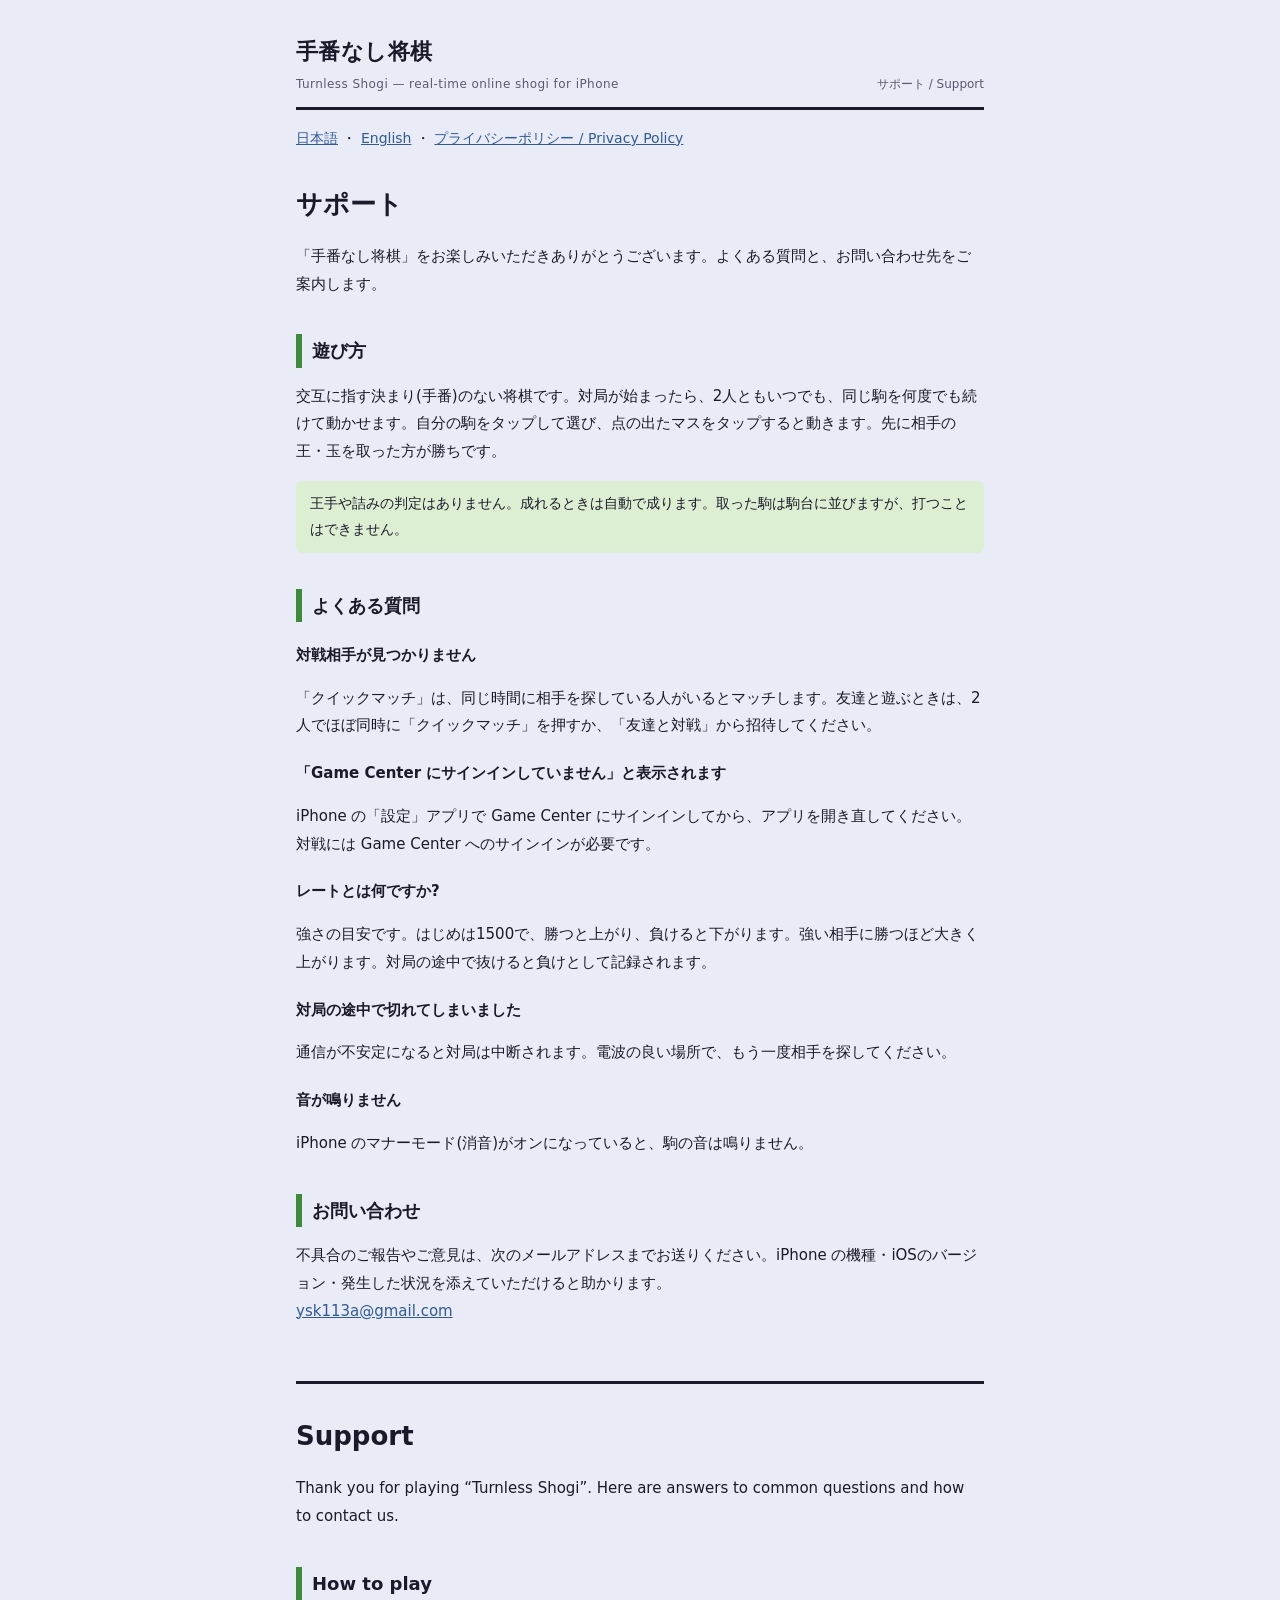
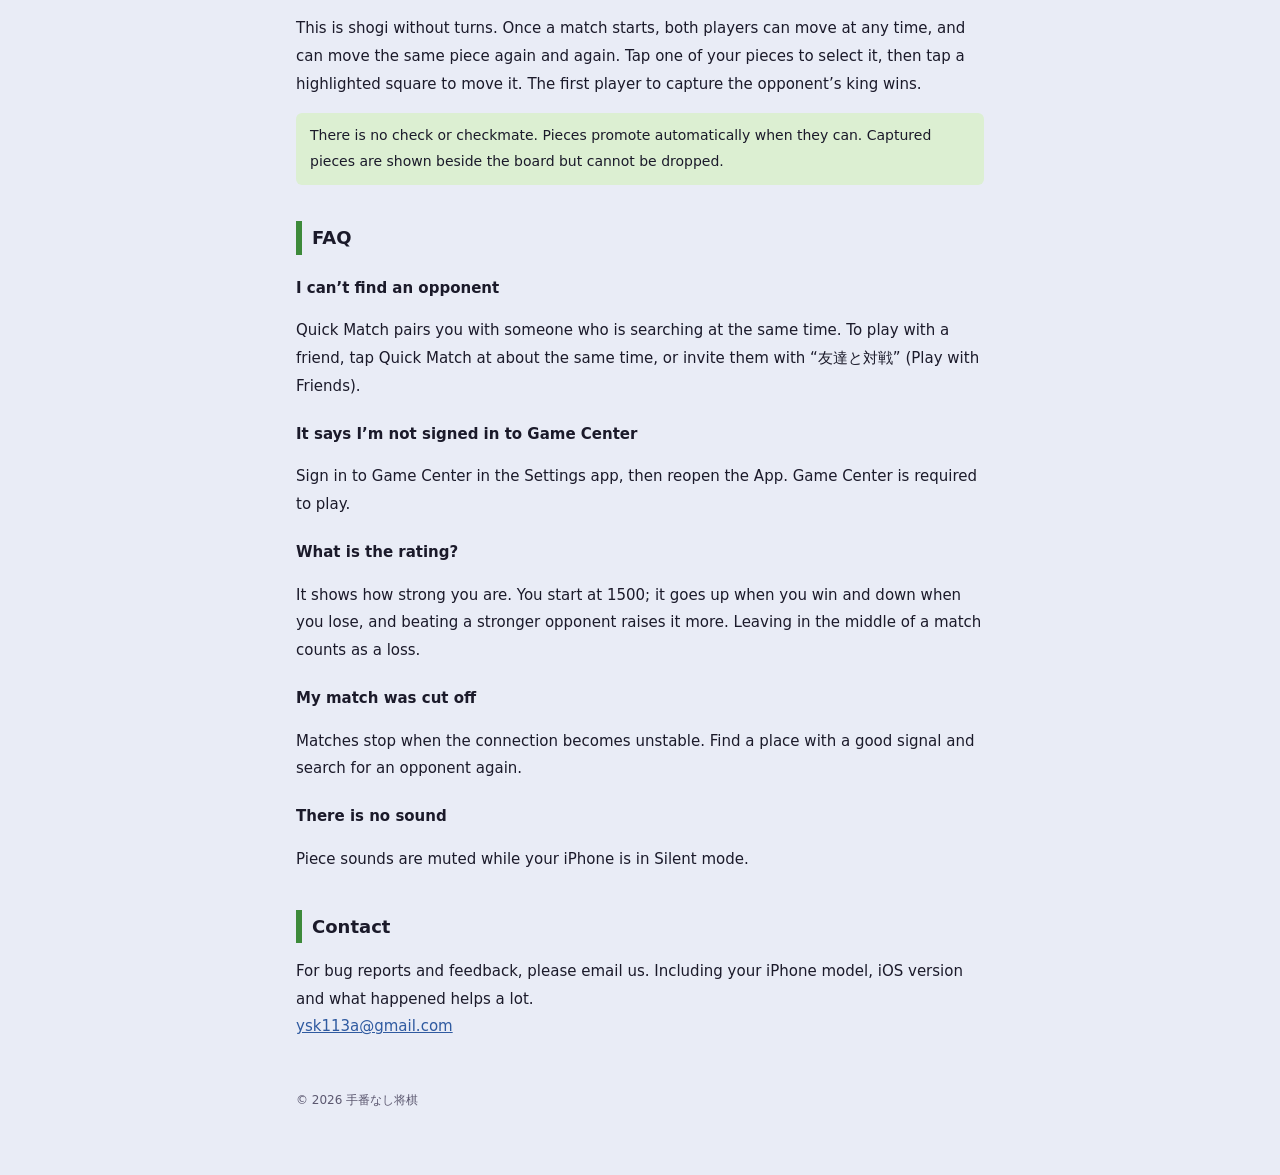
==== support.html @ 7171b7e3 "Add privacy policy and support pages for 手番なし将棋 Co-Authored-By: Claude Opus 5.5 <noreply@anthropic.c" ====
<!doctype html>
<html lang="ja">
<head>
<meta charset="utf-8">
<meta name="viewport" content="width=device-width, initial-scale=1">
<title>手番なし将棋 サポート / Support</title>
<link rel="stylesheet" href="style.css">
</head>
<body>
<div class="page">

<header class="masthead">
  <div class="brand">手番なし将棋<small>Turnless Shogi — real-time online shogi for iPhone</small></div>
  <div class="meta">サポート / Support</div>
</header>
<p class="lang"><a href="#ja">日本語</a> ・ <a href="#en">English</a> ・ <a href="index.html">プライバシーポリシー / Privacy Policy</a></p>

<section id="ja" lang="ja">
<h1>サポート</h1>
<p>「手番なし将棋」をお楽しみいただきありがとうございます。よくある質問と、お問い合わせ先をご案内します。</p>

<h2>遊び方</h2>
<p>交互に指す決まり(手番)のない将棋です。対局が始まったら、2人ともいつでも、同じ駒を何度でも続けて動かせます。自分の駒をタップして選び、点の出たマスをタップすると動きます。先に相手の王・玉を取った方が勝ちです。</p>
<p class="callout">王手や詰みの判定はありません。成れるときは自動で成ります。取った駒は駒台に並びますが、打つことはできません。</p>

<h2>よくある質問</h2>
<h3>対戦相手が見つかりません</h3>
<p>「クイックマッチ」は、同じ時間に相手を探している人がいるとマッチします。友達と遊ぶときは、2人でほぼ同時に「クイックマッチ」を押すか、「友達と対戦」から招待してください。</p>
<h3>「Game Center にサインインしていません」と表示されます</h3>
<p>iPhone の「設定」アプリで Game Center にサインインしてから、アプリを開き直してください。対戦には Game Center へのサインインが必要です。</p>
<h3>レートとは何ですか?</h3>
<p>強さの目安です。はじめは1500で、勝つと上がり、負けると下がります。強い相手に勝つほど大きく上がります。対局の途中で抜けると負けとして記録されます。</p>
<h3>対局の途中で切れてしまいました</h3>
<p>通信が不安定になると対局は中断されます。電波の良い場所で、もう一度相手を探してください。</p>
<h3>音が鳴りません</h3>
<p>iPhone のマナーモード(消音)がオンになっていると、駒の音は鳴りません。</p>

<h2>お問い合わせ</h2>
<p>不具合のご報告やご意見は、次のメールアドレスまでお送りください。iPhone の機種・iOSのバージョン・発生した状況を添えていただけると助かります。<br><a href="mailto:ysk113a@gmail.com">ysk113a@gmail.com</a></p>
</section>

<hr class="sep">

<section id="en" lang="en">
<h1>Support</h1>
<p>Thank you for playing “Turnless Shogi”. Here are answers to common questions and how to contact us.</p>

<h2>How to play</h2>
<p>This is shogi without turns. Once a match starts, both players can move at any time, and can move the same piece again and again. Tap one of your pieces to select it, then tap a highlighted square to move it. The first player to capture the opponent’s king wins.</p>
<p class="callout">There is no check or checkmate. Pieces promote automatically when they can. Captured pieces are shown beside the board but cannot be dropped.</p>

<h2>FAQ</h2>
<h3>I can’t find an opponent</h3>
<p>Quick Match pairs you with someone who is searching at the same time. To play with a friend, tap Quick Match at about the same time, or invite them with “友達と対戦” (Play with Friends).</p>
<h3>It says I’m not signed in to Game Center</h3>
<p>Sign in to Game Center in the Settings app, then reopen the App. Game Center is required to play.</p>
<h3>What is the rating?</h3>
<p>It shows how strong you are. You start at 1500; it goes up when you win and down when you lose, and beating a stronger opponent raises it more. Leaving in the middle of a match counts as a loss.</p>
<h3>My match was cut off</h3>
<p>Matches stop when the connection becomes unstable. Find a place with a good signal and search for an opponent again.</p>
<h3>There is no sound</h3>
<p>Piece sounds are muted while your iPhone is in Silent mode.</p>

<h2>Contact</h2>
<p>For bug reports and feedback, please email us. Including your iPhone model, iOS version and what happened helps a lot.<br><a href="mailto:ysk113a@gmail.com">ysk113a@gmail.com</a></p>
</section>

<footer>© 2026 手番なし将棋</footer>
</div>
</body>
</html>
---- style.css ----
:root { color-scheme: light dark; }
:root {
  --paper: #e9ecf6; --raised: #f7f8fc; --ink: #1b1a2a; --ink-soft: #5c5870;
  --line: #cfd3e6; --pond: #4a6aa4; --leaf: #3d8a3a; --leaf-soft: #dcefd2; --link: #2f5aa0;
}
@media (prefers-color-scheme: dark) {
  :root:not([data-theme="light"]) {
    --paper: #15141f; --raised: #1f1e2c; --ink: #e8e6f2; --ink-soft: #9a97ad;
    --line: #34324a; --pond: #7f9fd6; --leaf: #86c45a; --leaf-soft: #22301c; --link: #8fb0ea;
  }
}
:root[data-theme="dark"] {
  --paper: #15141f; --raised: #1f1e2c; --ink: #e8e6f2; --ink-soft: #9a97ad;
  --line: #34324a; --pond: #7f9fd6; --leaf: #86c45a; --leaf-soft: #22301c; --link: #8fb0ea;
}
* { box-sizing: border-box; }
body {
  margin: 0; background: var(--paper); color: var(--ink);
  font-family: "Hiragino Sans", "Noto Sans JP", system-ui, sans-serif; line-height: 1.85;
  -webkit-font-smoothing: antialiased;
}
.page { max-width: 720px; margin: 0 auto; padding: 32px 16px 64px; }
.masthead { display: flex; justify-content: space-between; align-items: flex-end; gap: 16px;
  border-bottom: 3px solid var(--ink); padding-bottom: 12px; flex-wrap: wrap; }
.brand { font-weight: 800; font-size: 22px; letter-spacing: .02em; }
.brand small { display: block; font-size: 12px; font-weight: 500; color: var(--ink-soft); }
.meta { font-size: 12px; color: var(--ink-soft); text-align: right; }
.lang { margin: 16px 0 0; font-size: 14px; }
.lang a { color: var(--link); }
h1 { font-size: 26px; margin: 28px 0 8px; }
h2 { font-size: 18px; margin: 36px 0 8px; padding-left: 10px; border-left: 6px solid var(--leaf); }
h3 { font-size: 15px; margin: 20px 0 4px; }
p, li { font-size: 15px; }
a { color: var(--link); }
.card { background: var(--raised); border: 1px solid var(--line); border-radius: 8px; padding: 4px 16px; }
table { width: 100%; border-collapse: collapse; font-size: 14px; margin: 8px 0; }
th, td { text-align: left; padding: 8px; border-bottom: 1px solid var(--line); vertical-align: top; }
th { color: var(--ink-soft); font-weight: 600; }
.callout { background: var(--leaf-soft); border-radius: 6px; padding: 10px 14px; font-size: 14px; }
.sep { margin: 56px 0 0; border: 0; border-top: 3px solid var(--ink); }
footer { margin-top: 48px; font-size: 12px; color: var(--ink-soft); }
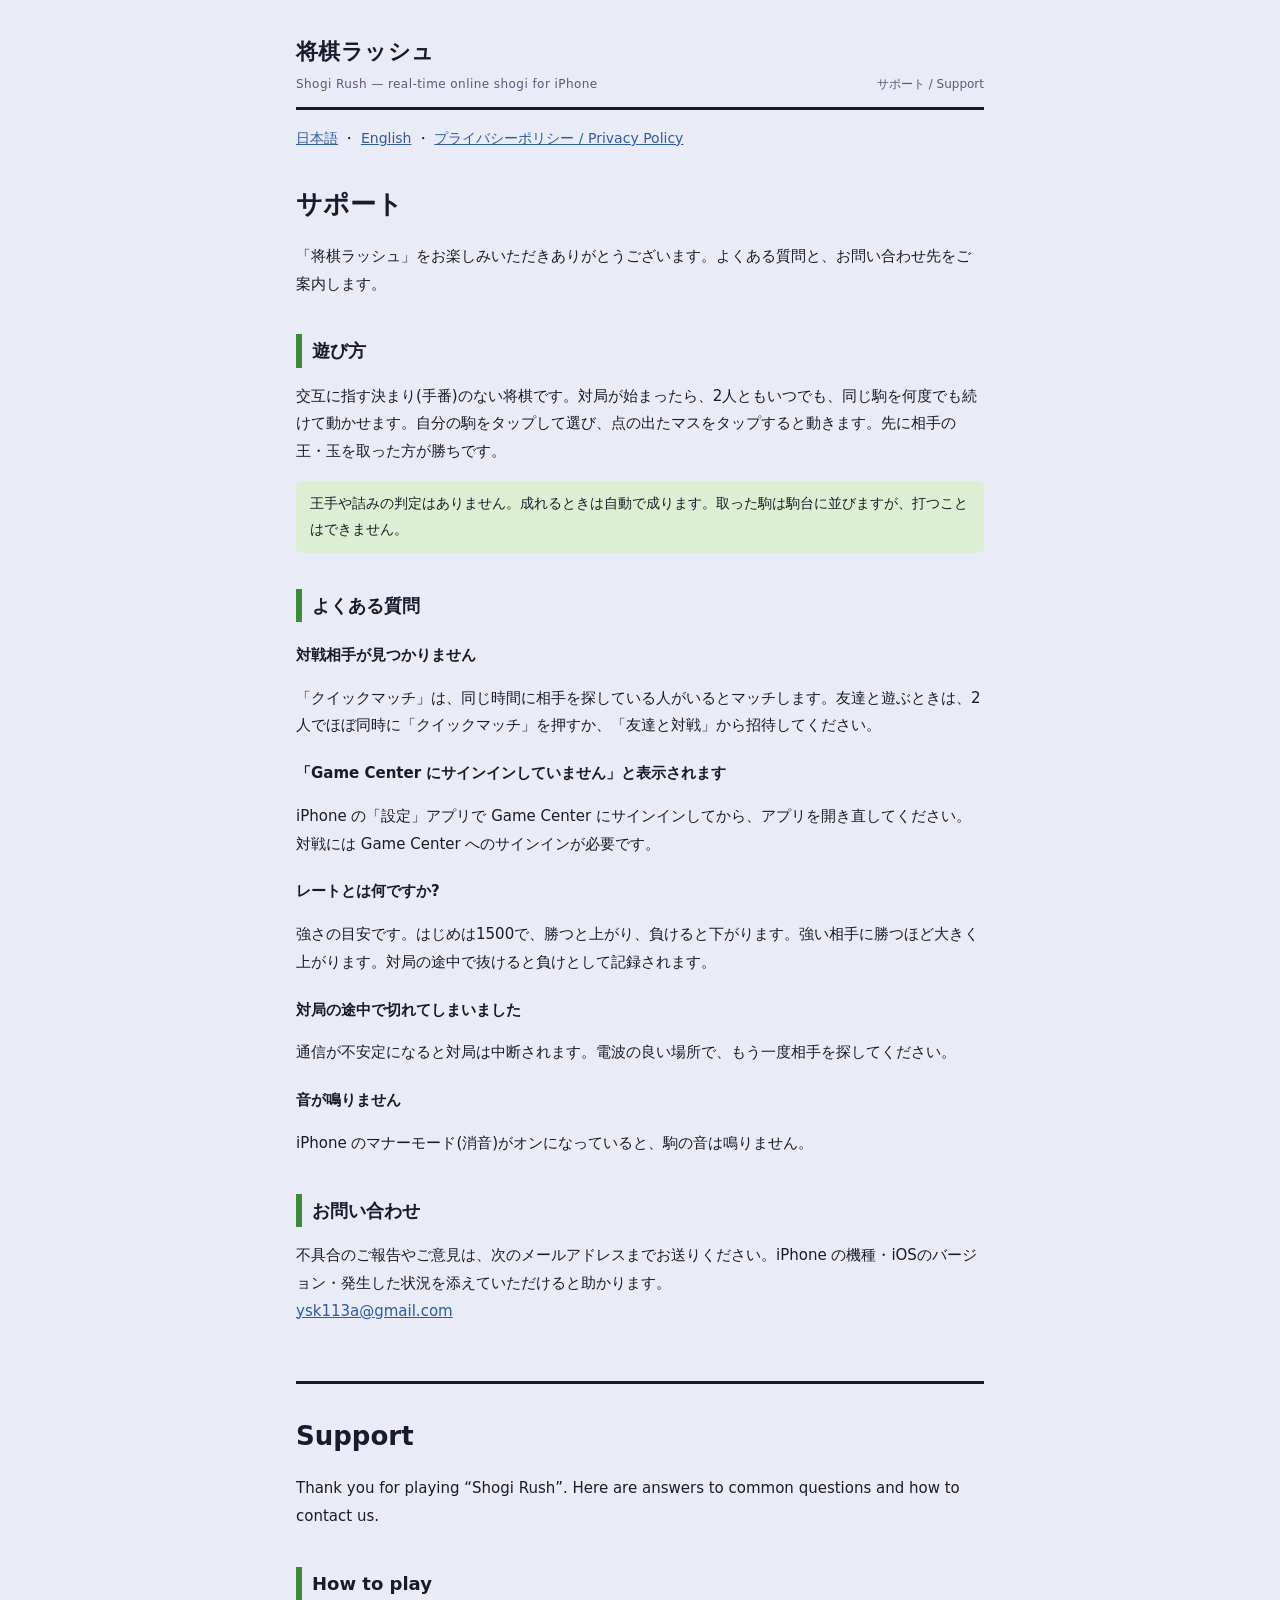
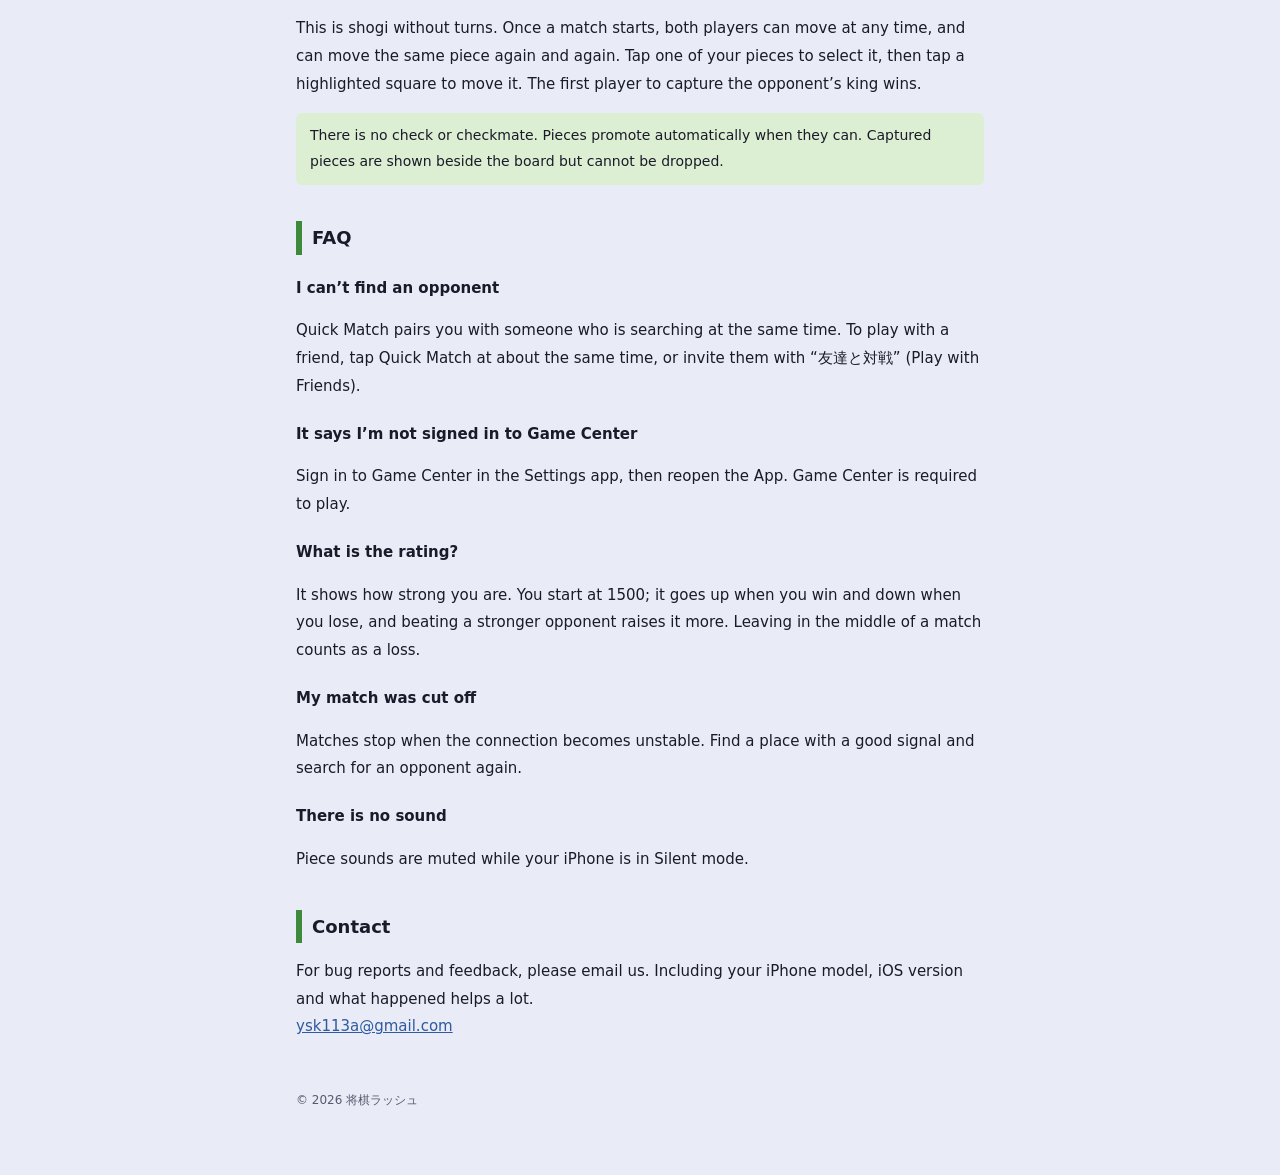
==== commit 75228199: "Rename app to 将棋ラッシュ / Shogi Rush Co-Authored-By: Claude Opus 5.5 <noreply@anthropic.com>" ====
--- a/support.html
+++ b/support.html
@@ -3,21 +3,21 @@
 <head>
 <meta charset="utf-8">
 <meta name="viewport" content="width=device-width, initial-scale=1">
-<title>手番なし将棋 サポート / Support</title>
+<title>将棋ラッシュ サポート / Support</title>
 <link rel="stylesheet" href="style.css">
 </head>
 <body>
 <div class="page">
 
 <header class="masthead">
-  <div class="brand">手番なし将棋<small>Turnless Shogi — real-time online shogi for iPhone</small></div>
+  <div class="brand">将棋ラッシュ<small>Shogi Rush — real-time online shogi for iPhone</small></div>
   <div class="meta">サポート / Support</div>
 </header>
 <p class="lang"><a href="#ja">日本語</a> ・ <a href="#en">English</a> ・ <a href="index.html">プライバシーポリシー / Privacy Policy</a></p>
 
 <section id="ja" lang="ja">
 <h1>サポート</h1>
-<p>「手番なし将棋」をお楽しみいただきありがとうございます。よくある質問と、お問い合わせ先をご案内します。</p>
+<p>「将棋ラッシュ」をお楽しみいただきありがとうございます。よくある質問と、お問い合わせ先をご案内します。</p>
 
 <h2>遊び方</h2>
 <p>交互に指す決まり(手番)のない将棋です。対局が始まったら、2人ともいつでも、同じ駒を何度でも続けて動かせます。自分の駒をタップして選び、点の出たマスをタップすると動きます。先に相手の王・玉を取った方が勝ちです。</p>
@@ -43,7 +43,7 @@
 
 <section id="en" lang="en">
 <h1>Support</h1>
-<p>Thank you for playing “Turnless Shogi”. Here are answers to common questions and how to contact us.</p>
+<p>Thank you for playing “Shogi Rush”. Here are answers to common questions and how to contact us.</p>
 
 <h2>How to play</h2>
 <p>This is shogi without turns. Once a match starts, both players can move at any time, and can move the same piece again and again. Tap one of your pieces to select it, then tap a highlighted square to move it. The first player to capture the opponent’s king wins.</p>
@@ -65,7 +65,7 @@
 <p>For bug reports and feedback, please email us. Including your iPhone model, iOS version and what happened helps a lot.<br><a href="mailto:ysk113a@gmail.com">ysk113a@gmail.com</a></p>
 </section>
 
-<footer>© 2026 手番なし将棋</footer>
+<footer>© 2026 将棋ラッシュ</footer>
 </div>
 </body>
 </html>
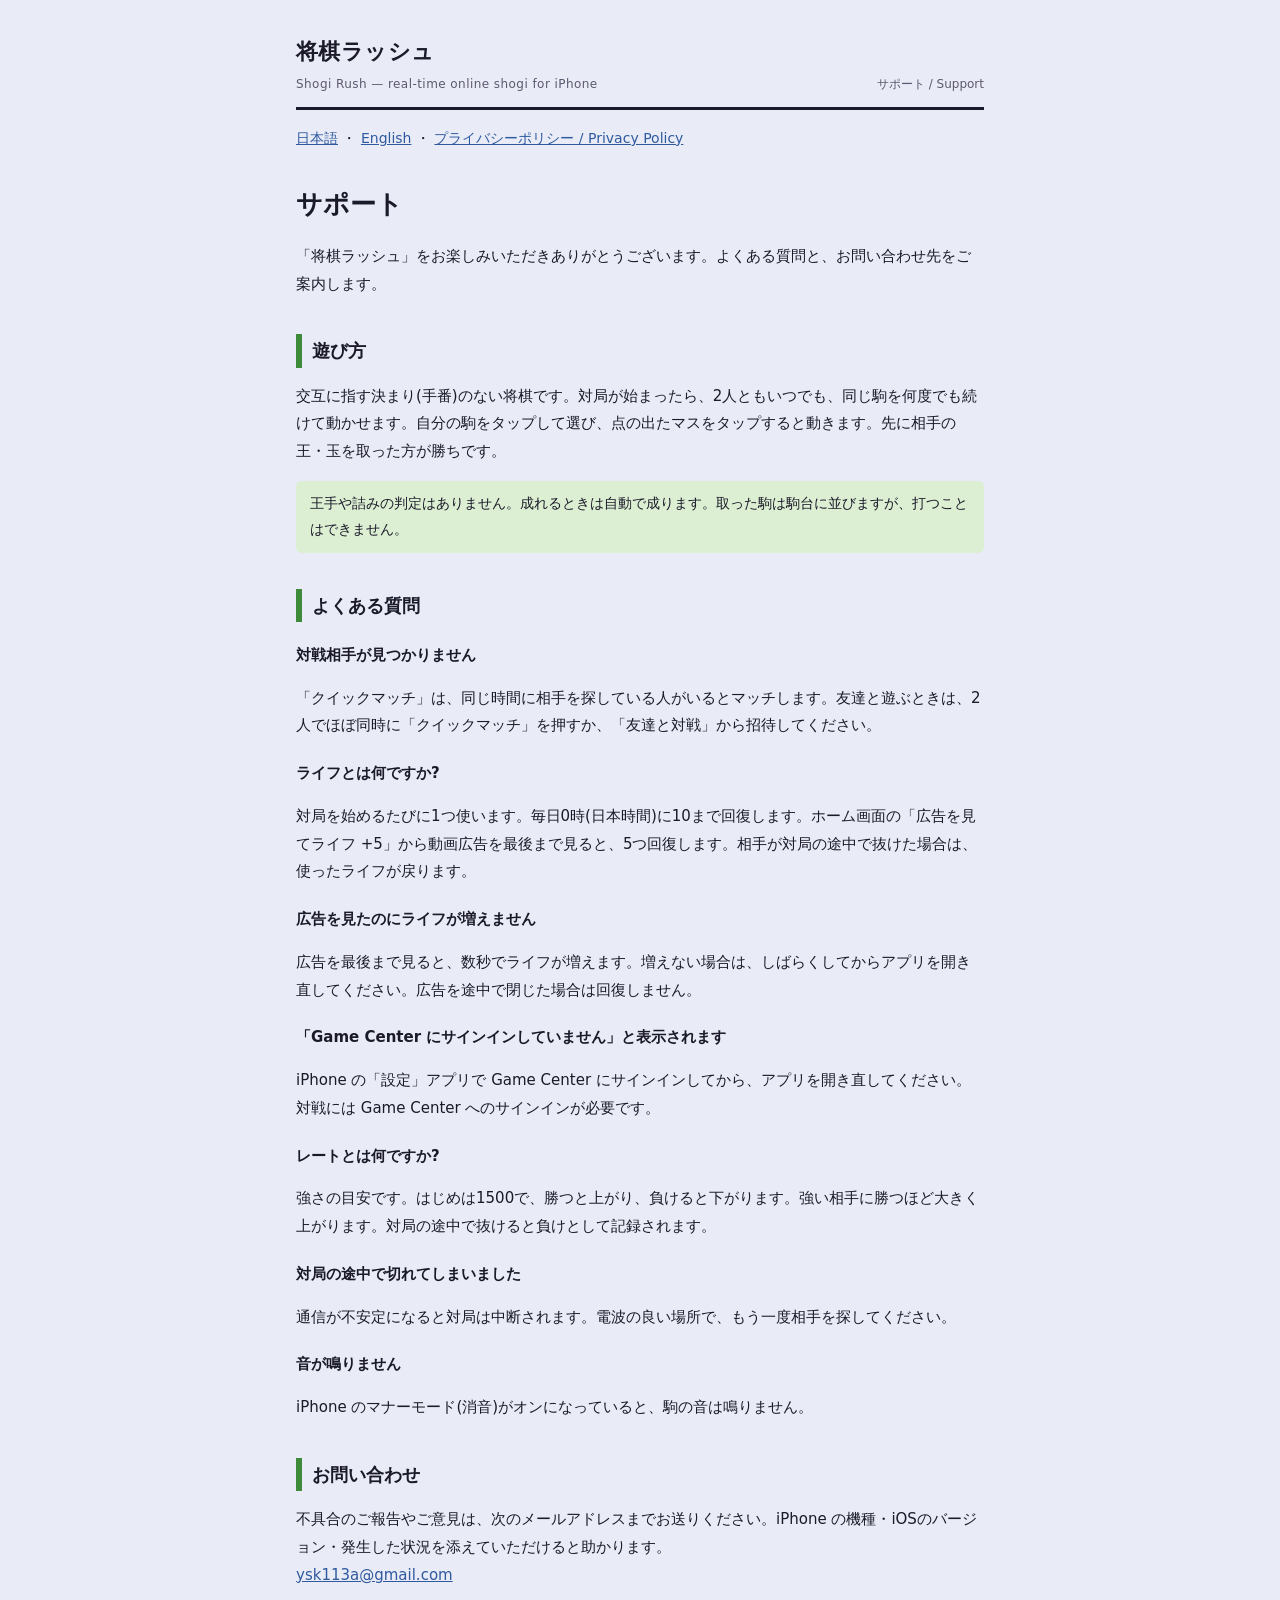
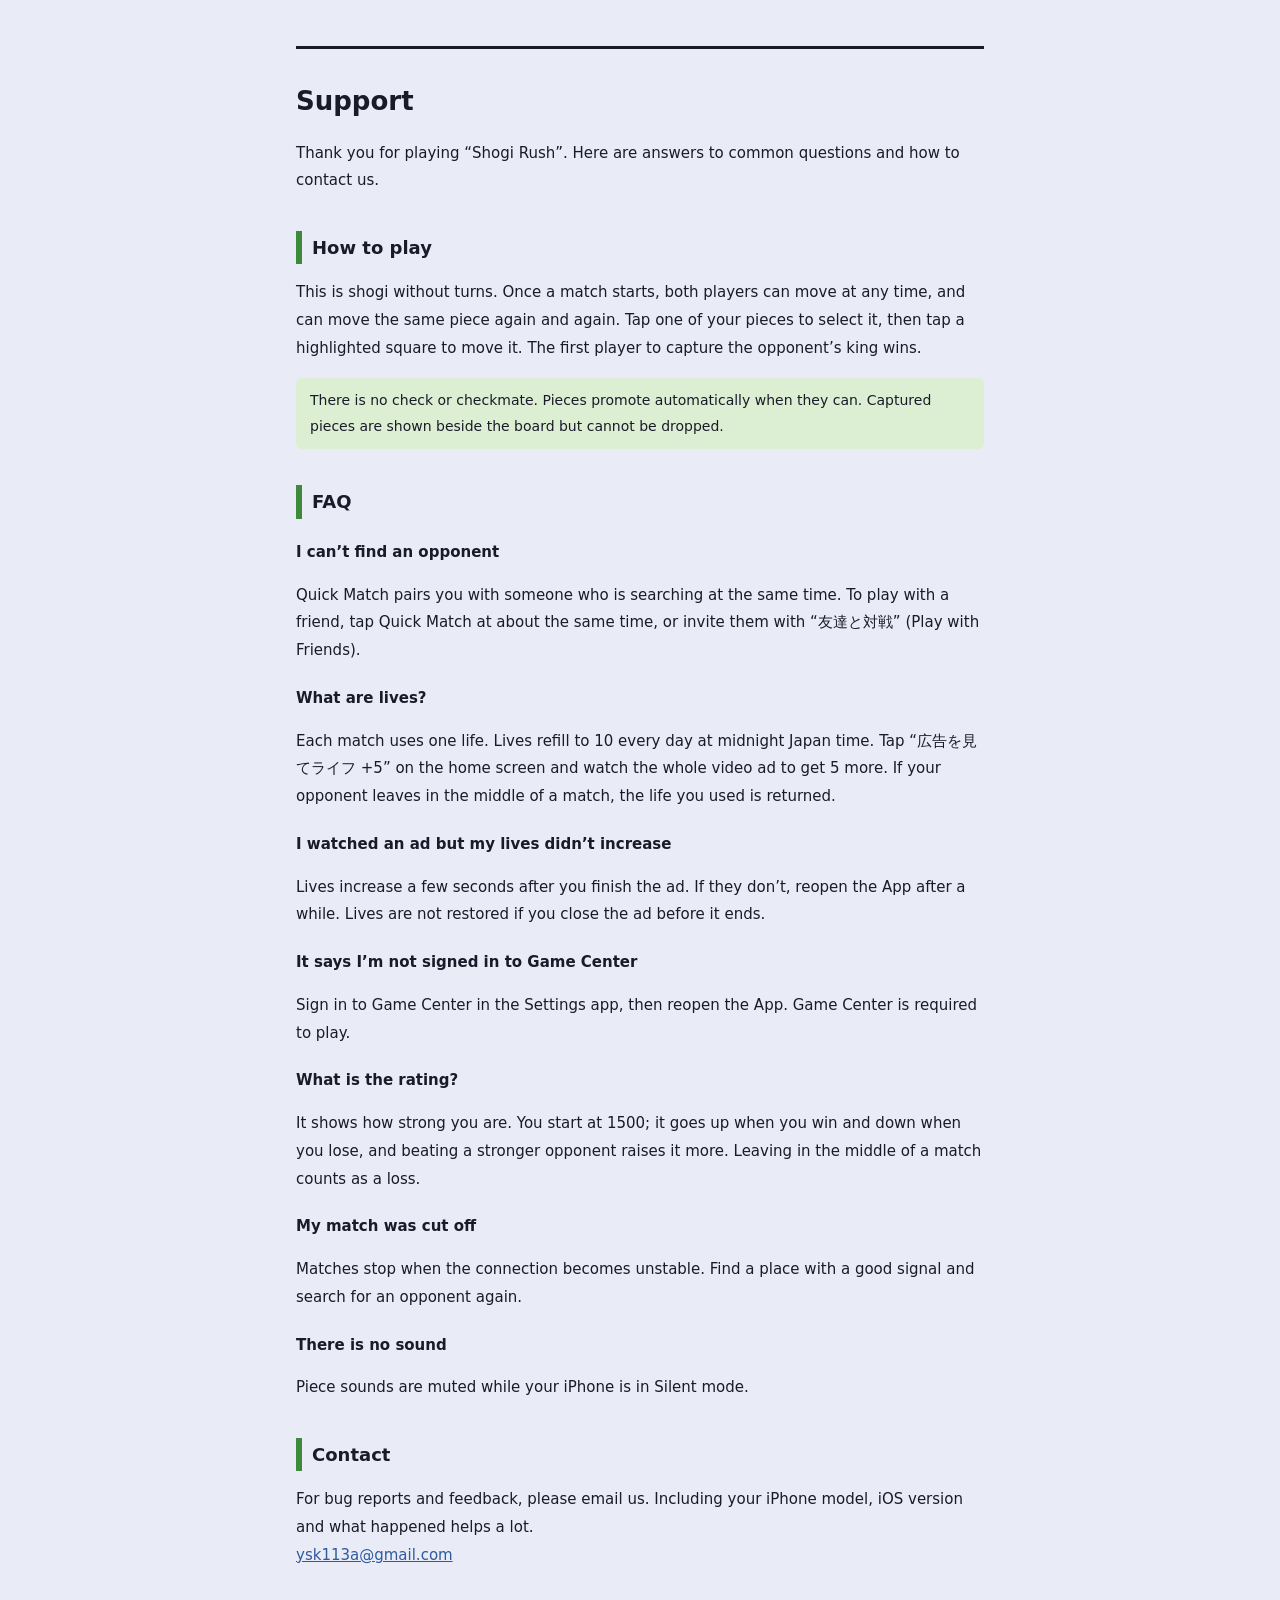
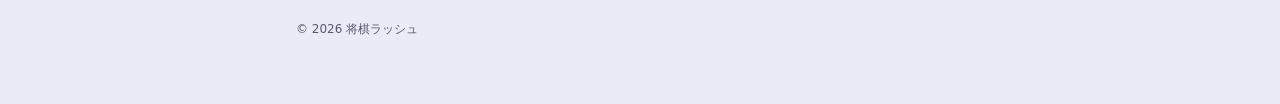
==== commit c7fbb782: "Add AdMob, lives and ATT to privacy policy and support Co-Authored-By: Claude Opus 5.5 <noreply@anth" ====
--- a/support.html
+++ b/support.html
@@ -26,6 +26,10 @@
 <h2>よくある質問</h2>
 <h3>対戦相手が見つかりません</h3>
 <p>「クイックマッチ」は、同じ時間に相手を探している人がいるとマッチします。友達と遊ぶときは、2人でほぼ同時に「クイックマッチ」を押すか、「友達と対戦」から招待してください。</p>
+<h3>ライフとは何ですか?</h3>
+<p>対局を始めるたびに1つ使います。毎日0時(日本時間)に10まで回復します。ホーム画面の「広告を見てライフ +5」から動画広告を最後まで見ると、5つ回復します。相手が対局の途中で抜けた場合は、使ったライフが戻ります。</p>
+<h3>広告を見たのにライフが増えません</h3>
+<p>広告を最後まで見ると、数秒でライフが増えます。増えない場合は、しばらくしてからアプリを開き直してください。広告を途中で閉じた場合は回復しません。</p>
 <h3>「Game Center にサインインしていません」と表示されます</h3>
 <p>iPhone の「設定」アプリで Game Center にサインインしてから、アプリを開き直してください。対戦には Game Center へのサインインが必要です。</p>
 <h3>レートとは何ですか?</h3>
@@ -52,6 +56,10 @@
 <h2>FAQ</h2>
 <h3>I can’t find an opponent</h3>
 <p>Quick Match pairs you with someone who is searching at the same time. To play with a friend, tap Quick Match at about the same time, or invite them with “友達と対戦” (Play with Friends).</p>
+<h3>What are lives?</h3>
+<p>Each match uses one life. Lives refill to 10 every day at midnight Japan time. Tap “広告を見てライフ +5” on the home screen and watch the whole video ad to get 5 more. If your opponent leaves in the middle of a match, the life you used is returned.</p>
+<h3>I watched an ad but my lives didn’t increase</h3>
+<p>Lives increase a few seconds after you finish the ad. If they don’t, reopen the App after a while. Lives are not restored if you close the ad before it ends.</p>
 <h3>It says I’m not signed in to Game Center</h3>
 <p>Sign in to Game Center in the Settings app, then reopen the App. Game Center is required to play.</p>
 <h3>What is the rating?</h3>
